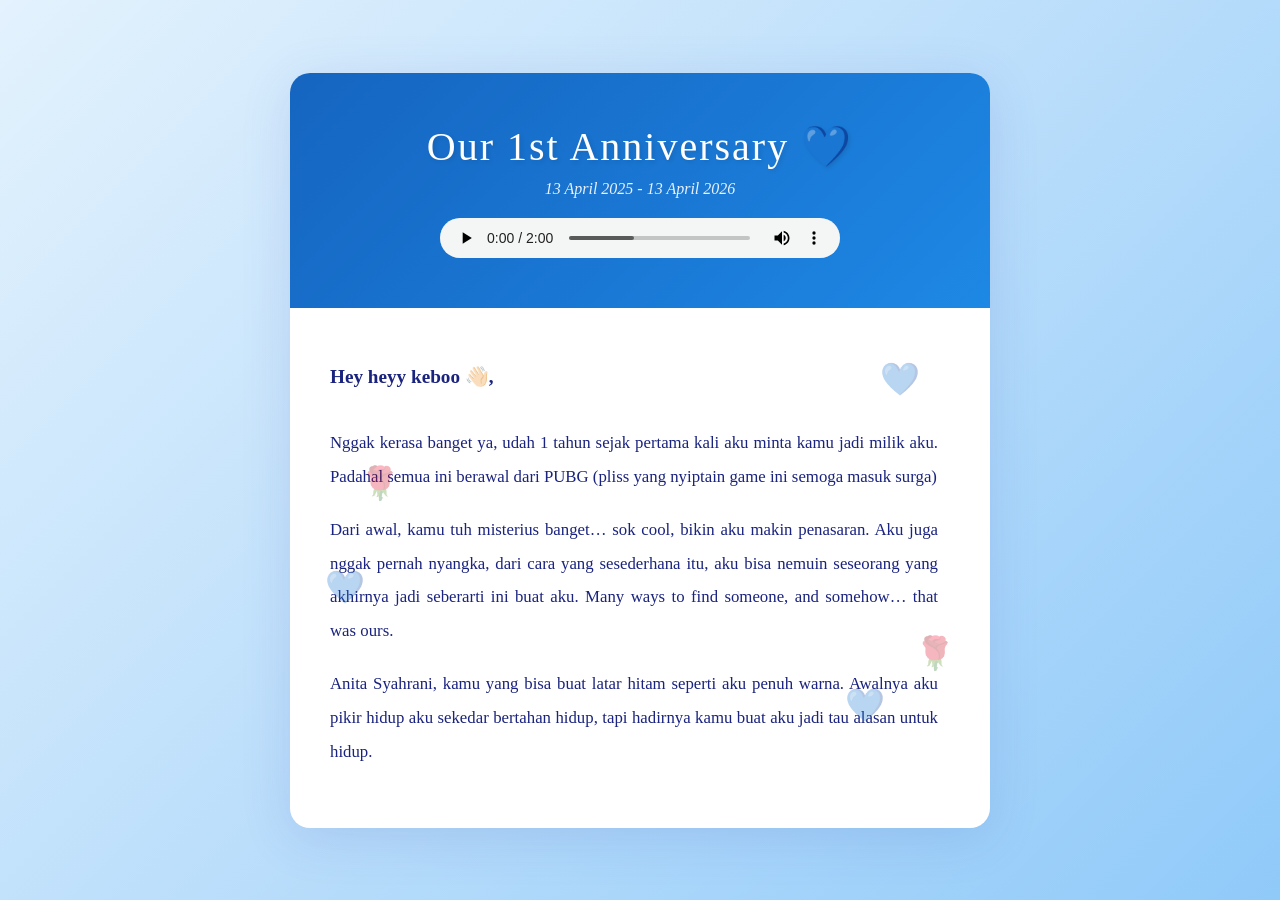
==== anniversary.html @ 007fc0c8 "Add files via upload" ====
<!DOCTYPE html>
<html lang="id">
<head>
    <meta charset="UTF-8">
    <meta name="viewport" content="width=device-width, initial-scale=1.0">
    <title>1 Tahun Untuk Kita 💙</title>
    <link rel="stylesheet" href="anniversary.css">
</head>
<body>
    <div class="anniversary-container">
        <div class="scrapbook">
            <div class="scrapbook-header">
                <h1 class="title">Our 1st Anniversary 💙</h1>
                <p class="date">13 April 2025 - 13 April 2026</p>
                <div class="audio-player">
                    <audio id="bgMusic" controls autoplay loop playsinline>
                        <source src="It Will Rain COVER Francis Greg.mp3" type="audio/mpeg">
                        Browser kamu tidak support audio.
                    </audio>
                </div>
            </div>

            <div class="scrapbook-content">
                <div class="letter">
                    <p>Hey heyy keboo 👋🏻,</p>
                    
                    <p>Nggak kerasa banget ya, udah 1 tahun sejak pertama kali aku minta kamu jadi milik aku. Padahal semua ini berawal dari PUBG (pliss yang nyiptain game ini semoga masuk surga)</p>
                    <p>Dari awal, kamu tuh misterius banget… sok cool, bikin aku makin penasaran. Aku juga nggak pernah nyangka, dari cara yang sesederhana itu, aku bisa nemuin seseorang yang akhirnya jadi seberarti ini buat aku. Many ways to find someone, and somehow… that was ours.</p>
                    <p>Anita Syahrani, kamu yang bisa buat latar hitam seperti aku penuh warna. Awalnya aku pikir hidup aku sekedar bertahan hidup, tapi hadirnya kamu buat aku jadi tau alasan untuk hidup. </p>
                    <p>Aneh rasanya, aku hampir ga kenal kamu, aku bahkan gatau gimana rasanya sentuhan kamu, butt I fell inlove with you. I fell inlove with our conversation, I fell inlove with their depth, I fell inlove with the way you told me how you see the world.</p>
                    
                    <p>Terimakasih udah mau buka hati kamu buat aku, ga mudah juga buat aku ngeyakinin kamu. Lagi pula memang dari awal aku yang coba maksa masuk. Entah daya tarik apa yang kamu punya buat aku terus yakin if your're the one. Terima kasih udah mau ngejalanin senang, sedih bareng aku. Terima kasih udah terus yakin sama aku, memilih aku, mencintai aku. Terima kasih juga udah dateng di hidup aku, ur very special to me.</p>
                    
                    <p>Aku harap ke depannya kita bisa jadi lebih saling ngerti, lebih dewasa, nggak gampang salah paham, dan bisa saling ngilangin rasa ragu satu sama lain.</p>
                    <p>1 Year is too short for us.. let's make it forever 🫶🏼</p>
                    <p class="closing">Forever Yours</p>
                    <p class="signature">❤️ Ian 💙</p>
                </div>

                <div class="decorative-elements">
                    <div class="heart heart-1">💙</div>
                    <div class="heart heart-2">💙</div>
                    <div class="heart heart-3">💙</div>
                    <div class="flower flower-1">🌹</div>
                    <div class="flower flower-2">🌹</div>
                </div>
            </div>
        </div>
    </div>
    <script>
        const bgMusic = document.getElementById('bgMusic');
        if (bgMusic) {
            bgMusic.play().catch(() => {
                // Autoplay mungkin diblokir oleh browser, user dapat klik play secara manual.
            });
        }
    </script>
</body>
</html>
---- anniversary.css ----
* {
    margin: 0;
    padding: 0;
    box-sizing: border-box;
}

body {
    min-height: 100vh;
    background: linear-gradient(135deg, #e3f2fd 0%, #bbdefb 50%, #90caf9 100%);
    display: flex;
    align-items: center;
    justify-content: center;
    padding: 20px;
    font-family: 'Georgia', serif;
}

.anniversary-container {
    width: 100%;
    max-width: 700px;
}

.scrapbook {
    background: white;
    border-radius: 20px;
    box-shadow: 0 10px 50px rgba(63, 81, 181, 0.15);
    overflow: hidden;
    animation: slideIn 0.6s ease-out;
}

@keyframes slideIn {
    from {
        opacity: 0;
        transform: translateY(30px);
    }
    to {
        opacity: 1;
        transform: translateY(0);
    }
}

.scrapbook-header {
    background: linear-gradient(135deg, #1565c0 0%, #1976d2 50%, #1e88e5 100%);
    color: white;
    padding: 50px 40px;
    text-align: center;
}

.title {
    font-size: 2.5rem;
    margin-bottom: 10px;
    font-weight: 300;
    letter-spacing: 2px;
    text-shadow: 2px 2px 4px rgba(0, 0, 0, 0.1);
}

.date {
    font-size: 1rem;
    opacity: 0.9;
    font-style: italic;
}

.audio-player {
    margin-top: 20px;
    display: flex;
    justify-content: center;
}

.audio-player audio {
    width: 100%;
    max-width: 400px;
    height: 40px;
    outline: none;
}

.audio-player audio::-webkit-media-controls-panel {
    background-color: rgba(255, 255, 255, 0.2);
}

.audio-player audio::-webkit-media-controls-mute-button {
    color: white;
}

.audio-player audio::-webkit-media-controls-play-button {
    color: white;
}

.scrapbook-content {
    padding: 50px 40px;
    position: relative;
    min-height: 500px;
}

.letter {
    color: #1a237e;
    line-height: 2;
    font-size: 1.05rem;
    max-height: 420px;
    overflow-y: auto;
    padding-right: 12px;
}

.letter::-webkit-scrollbar {
    width: 9px;
}

.letter::-webkit-scrollbar-track {
    background: rgba(30, 136, 229, 0.08);
    border-radius: 99px;
}

.letter::-webkit-scrollbar-thumb {
    background: rgba(21, 101, 192, 0.45);
    border-radius: 99px;
}

.letter p {
    margin-bottom: 20px;
    text-align: justify;
    animation: fadeIn 0.8s ease-out;
}

@keyframes fadeIn {
    from {
        opacity: 0;
    }
    to {
        opacity: 1;
    }
}

.letter p:first-child {
    font-weight: bold;
    font-size: 1.2rem;
    margin-bottom: 30px;
}

.closing {
    margin-top: 40px;
    font-weight: bold;
    font-size: 1.1rem;
}

.signature {
    font-size: 1.3rem;
    margin-top: 10px;
    animation: heartBeat 1.5s infinite;
}

@keyframes heartBeat {
    0%, 100% {
        transform: scale(1);
    }
    25% {
        transform: scale(1.1);
    }
    50% {
        transform: scale(1);
    }
}

.decorative-elements {
    position: absolute;
    width: 100%;
    height: 100%;
    top: 0;
    left: 0;
    pointer-events: none;
    overflow: hidden;
}

.heart,
.flower {
    position: absolute;
    font-size: 2rem;
    opacity: 0.3;
    animation: float 3s ease-in-out infinite;
}

.heart {
    color: #1976d2;
}

.flower {
    color: #e91e63;
}

.heart-1 {
    top: 10%;
    right: 10%;
    animation-delay: 0s;
}

.heart-2 {
    top: 50%;
    left: 5%;
    animation-delay: 0.5s;
}

.heart-3 {
    bottom: 20%;
    right: 15%;
    animation-delay: 1s;
}

.flower-1 {
    top: 30%;
    left: 10%;
    animation-delay: 0.3s;
}

.flower-2 {
    bottom: 30%;
    right: 5%;
    animation-delay: 0.8s;
}

@keyframes float {
    0%, 100% {
        transform: translateY(0px);
    }
    50% {
        transform: translateY(-20px);
    }
}

.back-btn {
    display: block;
    margin: 40px auto;
    padding: 15px 40px;
    background: linear-gradient(135deg, #1565c0, #1976d2);
    color: white;
    border: none;
    border-radius: 25px;
    font-size: 1rem;
    cursor: pointer;
    transition: all 0.3s ease;
    font-weight: bold;
}

.back-btn:hover {
    transform: translateY(-2px);
    box-shadow: 0 8px 20px rgba(63, 81, 181, 0.3);
}

.back-btn:active {
    transform: translateY(0px);
}

@media (max-width: 600px) {
    .scrapbook-header {
        padding: 30px 20px;
    }

    .title {
        font-size: 1.8rem;
    }

    .scrapbook-content {
        padding: 30px 20px;
    }

    .letter {
        font-size: 0.95rem;
        line-height: 1.8;
    }
}
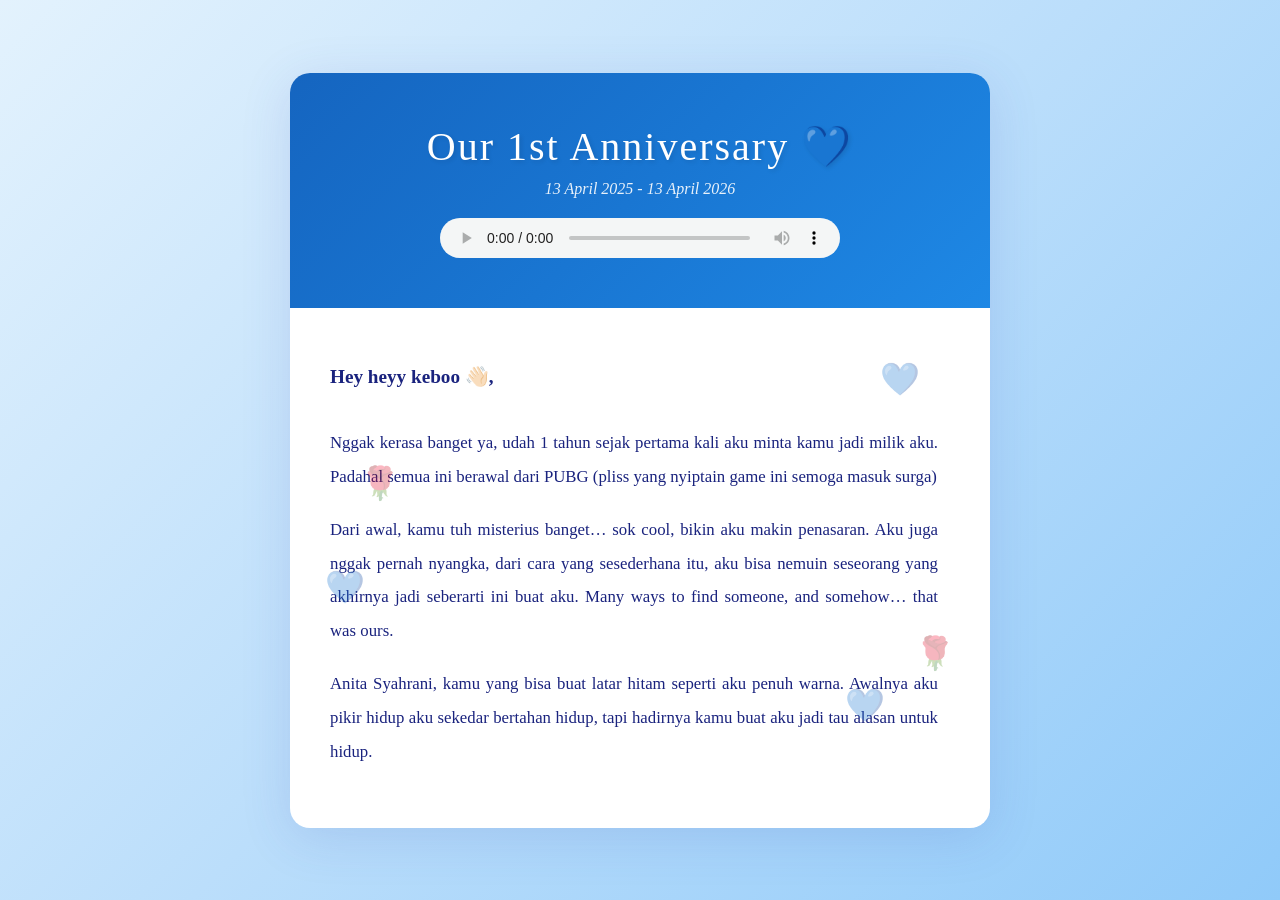
==== commit 65beb10f: "Fix audio source and update HTML entities Updated audio source file name and corrected HTML entities" ====
--- a/anniversary.html
+++ b/anniversary.html
@@ -14,7 +14,7 @@
                 <p class="date">13 April 2025 - 13 April 2026</p>
                 <div class="audio-player">
                     <audio id="bgMusic" controls autoplay loop playsinline>
-                        <source src="It Will Rain COVER Francis Greg.mp3" type="audio/mpeg">
+                        <source src="it-will-rain.mp3" type="audio/mpeg">
                         Browser kamu tidak support audio.
                     </audio>
                 </div>
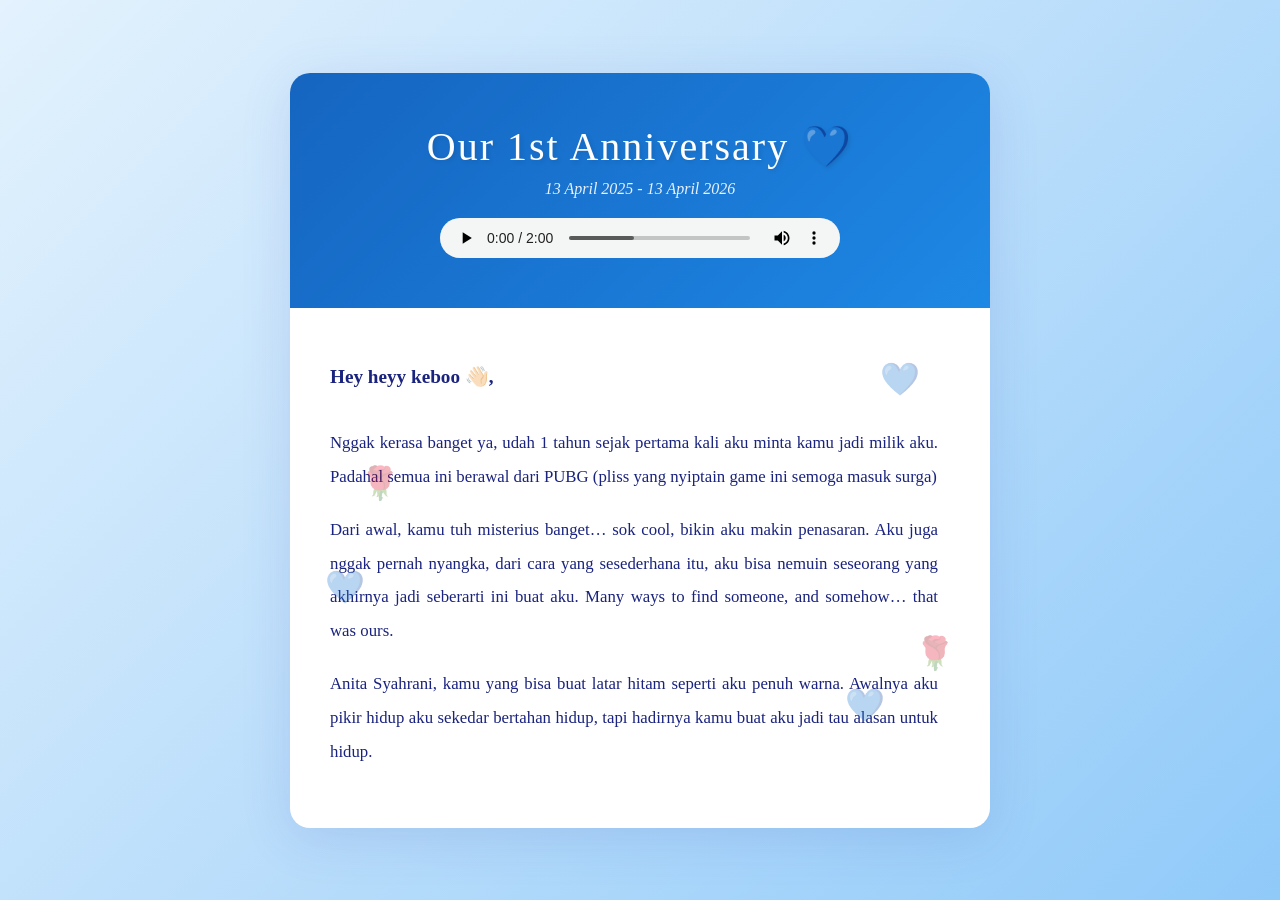
==== commit 927e9f0e: "Update anniversary.html" ====
--- a/anniversary.html
+++ b/anniversary.html
@@ -13,8 +13,8 @@
                 <h1 class="title">Our 1st Anniversary 💙</h1>
                 <p class="date">13 April 2025 - 13 April 2026</p>
                 <div class="audio-player">
-                    <audio id="bgMusic" controls autoplay loop playsinline>
-                        <source src="it-will-rain.mp3" type="audio/mpeg">
+                    <audio id="bgMusic" controls loop playsinline>
+                        <source src="it-will-rain2.mp3" type="audio/mpeg">
                         Browser kamu tidak support audio.
                     </audio>
                 </div>
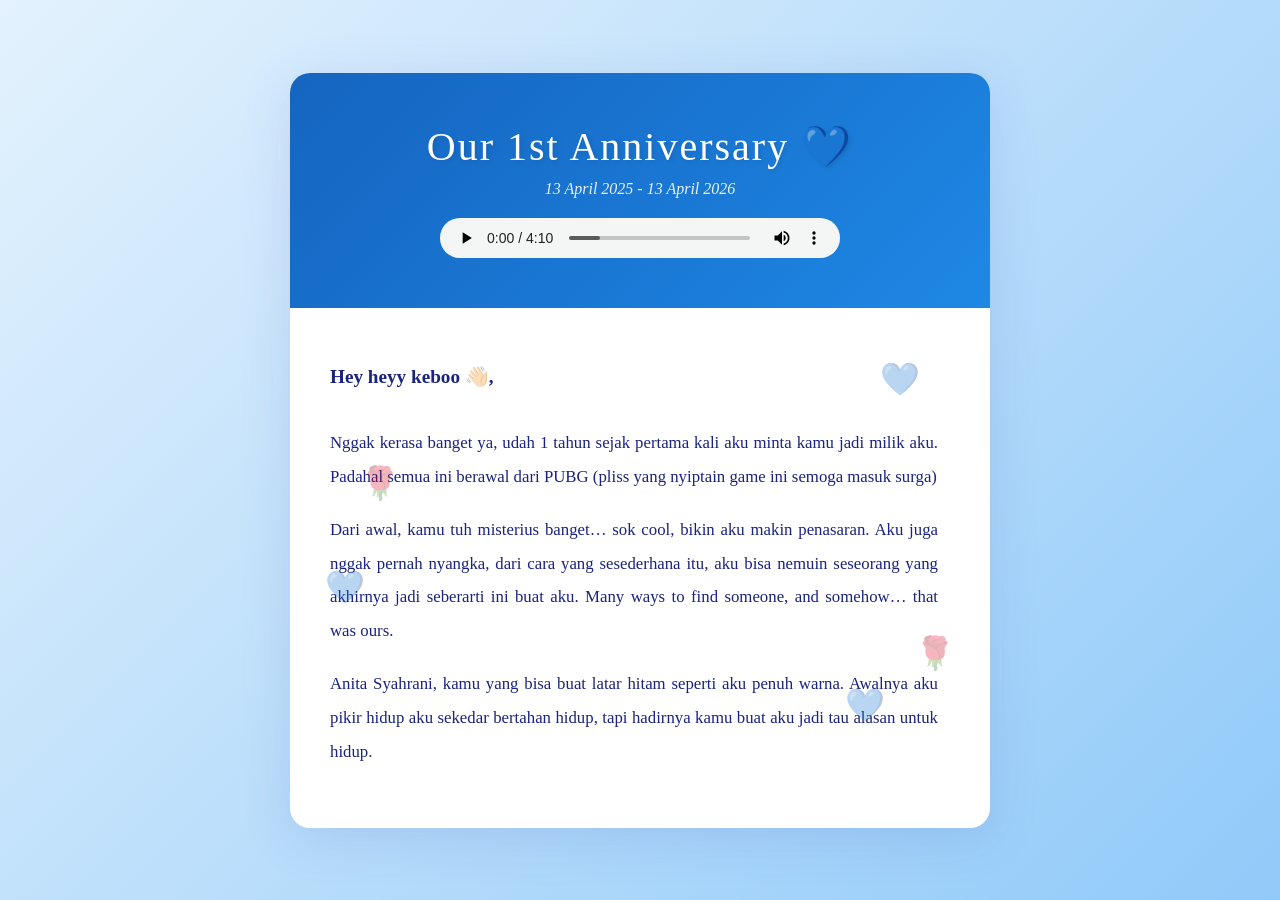
==== commit c4bdf90c: "Change audio source and update content in anniversary.html Updated audio source in the anniversary p" ====
--- a/anniversary.html
+++ b/anniversary.html
@@ -14,7 +14,7 @@
                 <p class="date">13 April 2025 - 13 April 2026</p>
                 <div class="audio-player">
                     <audio id="bgMusic" controls loop playsinline>
-                        <source src="it-will-rain2.mp3" type="audio/mpeg">
+                        <source src="here-with-me.mp3" type="audio/mpeg">
                         Browser kamu tidak support audio.
                     </audio>
                 </div>
